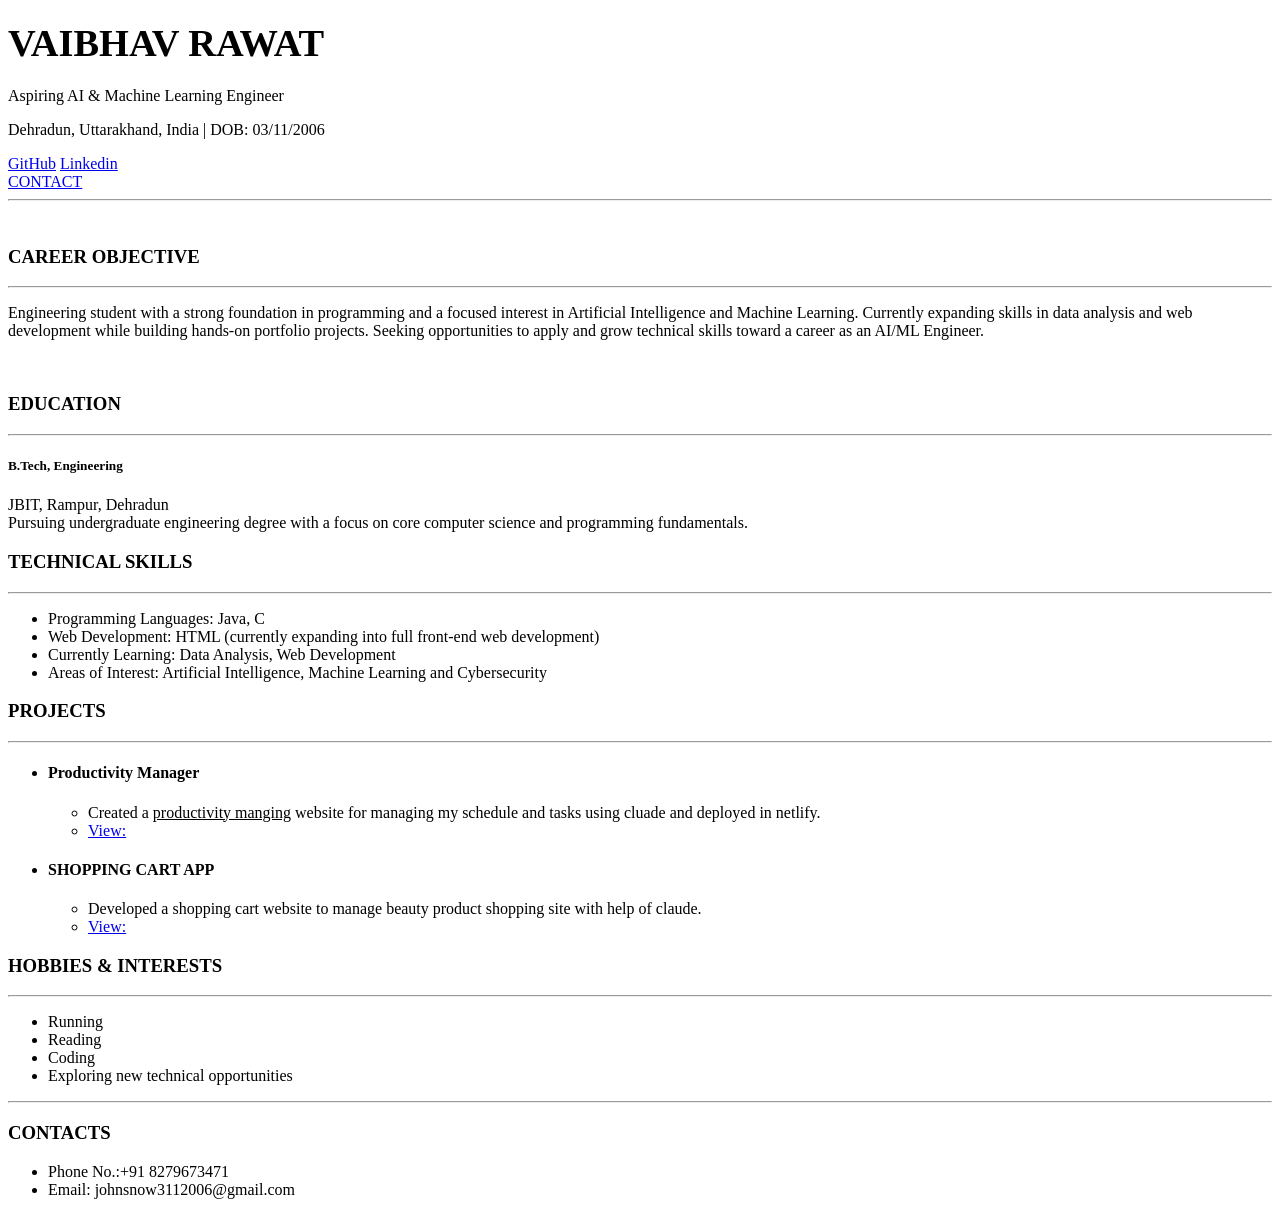
==== html/index.html @ e0822a69 "organized files" ====
<!DOCTYPE html>
<html lang="en">
<head>
    <meta charset="UTF-8">
    <meta name="viewport" content="width=device-width, initial-scale=1.0">
    <title>Document</title>
    <link rel="stylesheet" href="../css/index.css">

</head>
<body>

    <header>
        <div>
        <h1><b><big>VAIBHAV RAWAT</big></b></h1>
        <p>Aspiring AI & Machine Learning Engineer</p>
        <p>Dehradun, Uttarakhand, India | DOB: 03/11/2006</p>
        <a href="https://github.com/vaibhavrawat-error404" target="_blank">GitHub</a> 
        <a href="https://www.linkedin.com/in/vaibhav-rawat-046279376/" target="_blank">Linkedin</a>

            <div>
                <a href="contact">CONTACT</a>

            </div>

        <hr>
        <br>
        </div>
    </header>
    <main>
        <div>
        <section>
            
            <h3>CAREER OBJECTIVE</h3>
            <hr>
            <p>Engineering student with a strong foundation in programming and a focused interest in Artificial Intelligence and Machine Learning. Currently expanding skills in data analysis and web development while building hands-on portfolio projects. Seeking opportunities to apply and grow technical skills toward a career as an AI/ML Engineer.</p><br>
            
            <h3>EDUCATION</h3>
            <hr>
            <p>
                <h5><b>B.Tech, Engineering</b></h5>
                JBIT, Rampur, Dehradun <br>
                Pursuing undergraduate engineering degree with a focus on core computer science and programming fundamentals.
            </p>
            
            <h3>TECHNICAL SKILLS</h3>
            <hr>
            <p>
                <ul>
                    <li>Programming Languages: Java, C</li>
                    <li>Web Development: HTML (currently expanding into full front-end web development)</li>
                    <li>Currently Learning: Data Analysis, Web Development</li>
                    <li>Areas of Interest: Artificial Intelligence, Machine Learning and Cybersecurity</li>
                </ul>
            </p>

            <h3>PROJECTS</h3>
            <hr>
            <div>
                <ul>
                    <li><h4>Productivity Manager</h4>
                        <ul>
                            <li>Created a <u>productivity manging</u> website for managing my schedule
                         and tasks using cluade and deployed in netlify.</li>
                         <li>
                                <a href="https://managerforme.netlify.app" target="_blank">View:</a>
                            </p>
                         </li>
                        </ul>
                    </li>
                    <li><h4>SHOPPING CART APP</h4>
                        <ul>
                            <li>Developed a shopping cart website to manage beauty product shopping 
                            site with help of claude.
                        </li>
                        <li>
                            <a href="https://glittering-pithivier-46cb53.netlify.app">View:</a>
                        </li>
                        </ul>

                    </li>

                </ul>

            </div>

            <h3>HOBBIES & INTERESTS</h3>
            <hr>
            <p>
                <ul>
                    <li>
                        Running
                    </li>
                    <li>Reading</li>
                    <li>Coding</li>
                    <li>Exploring new technical opportunities</li>
                </ul>
            </p>
        </section>
        </div>
    </main>
    <footer>
        <hr>
        <div>
            <h3>CONTACTS</h3>
            <ul id="contact">
                <li>Phone No.:+91 8279673471</li>
                <li>Email: johnsnow3112006@gmail.com</li>
                
            </ul>
        </div>
    </footer>

</body>
</html>
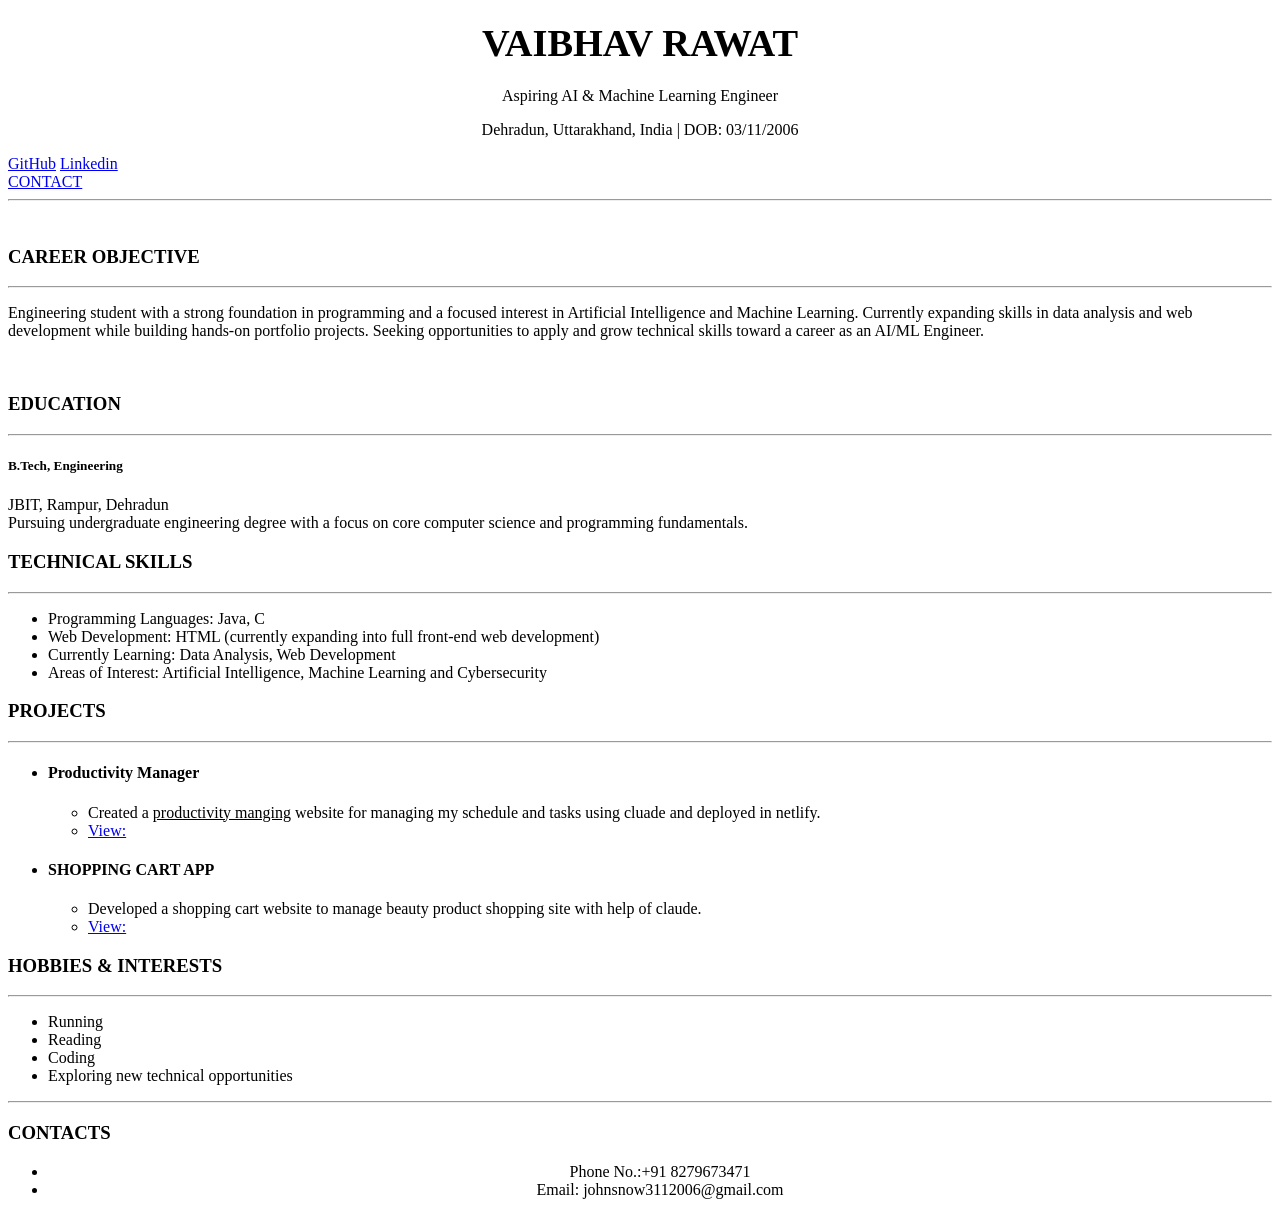
==== commit 9de4d9a2: "Merge branch 'main' of https://github.com/vaibhavrawat-error404/my-resume-website" ====
--- a/html/index.html
+++ b/html/index.html
@@ -11,9 +11,9 @@
 
     <header>
         <div>
-        <h1><b><big>VAIBHAV RAWAT</big></b></h1>
-        <p>Aspiring AI & Machine Learning Engineer</p>
-        <p>Dehradun, Uttarakhand, India | DOB: 03/11/2006</p>
+        <h1 align="center"><b><big>VAIBHAV RAWAT</big></b></h1>
+        <p align="center">Aspiring AI & Machine Learning Engineer</p>
+        <p align="center">Dehradun, Uttarakhand, India | DOB: 03/11/2006</p>
         <a href="https://github.com/vaibhavrawat-error404" target="_blank">GitHub</a> 
         <a href="https://www.linkedin.com/in/vaibhav-rawat-046279376/" target="_blank">Linkedin</a>
 
@@ -103,12 +103,12 @@
         <div>
             <h3>CONTACTS</h3>
             <ul id="contact">
-                <li>Phone No.:+91 8279673471</li>
-                <li>Email: johnsnow3112006@gmail.com</li>
+                <li align="center">Phone No.:+91 8279673471</li>
+                <li align="center">Email: johnsnow3112006@gmail.com</li>
                 
             </ul>
         </div>
     </footer>
 
 </body>
-</html>+</html>
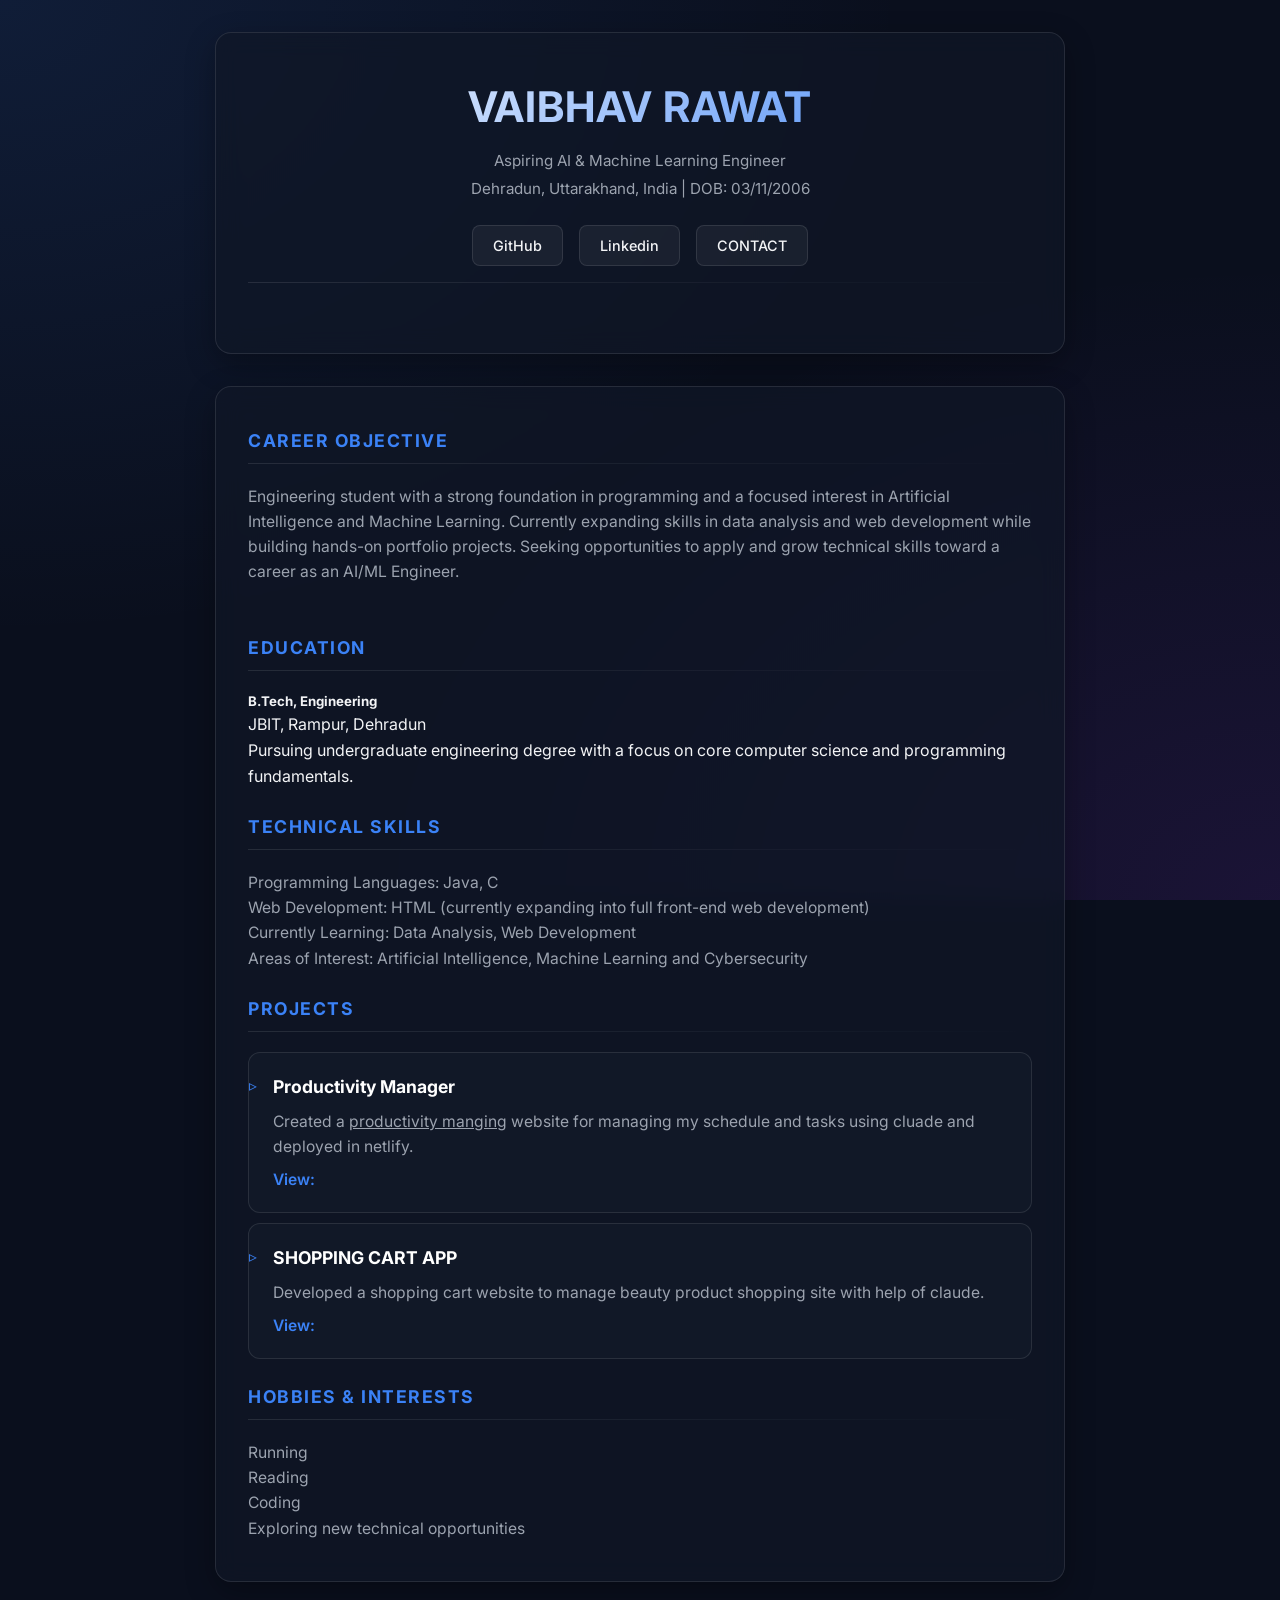
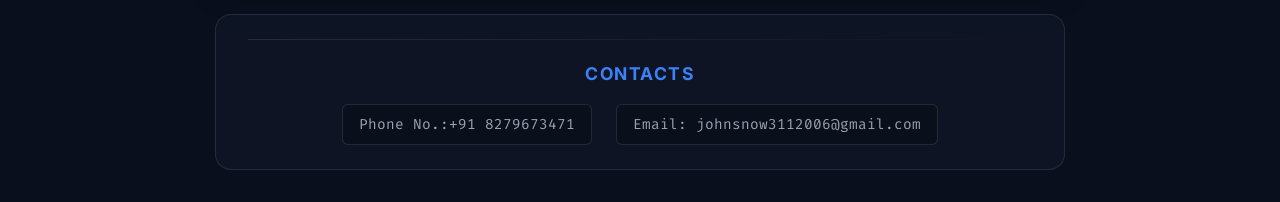
==== commit 170aa227: "added a refrence css file created with gemini" ====
--- a/html/index.html
+++ b/html/index.html
@@ -14,17 +14,20 @@
         <h1 align="center"><b><big>VAIBHAV RAWAT</big></b></h1>
         <p align="center">Aspiring AI & Machine Learning Engineer</p>
         <p align="center">Dehradun, Uttarakhand, India | DOB: 03/11/2006</p>
+
+        </div>
+
+        <div>
+
         <a href="https://github.com/vaibhavrawat-error404" target="_blank">GitHub</a> 
         <a href="https://www.linkedin.com/in/vaibhav-rawat-046279376/" target="_blank">Linkedin</a>
+        <a href="contact">CONTACT</a>
 
-            <div>
-                <a href="contact">CONTACT</a>
-
-            </div>
+        </div>
 
         <hr>
         <br>
-        </div>
+        
     </header>
     <main>
         <div>
--- a/css/index.css
+++ b/css/index.css
@@ -0,0 +1,240 @@
+/* Google Fonts Import */
+@import url('https://fonts.googleapis.com/css2?family=Inter:wght@300;400;600;700&family=Fira+Code:wght@400;500&display=swap');
+
+/* CSS Variables for Theme Management */
+:root {
+  --bg-color: #0a0f1d;
+  --card-bg: rgba(17, 24, 39, 0.7);
+  --accent-color: #3b82f6;
+  --accent-glow: rgba(59, 130, 246, 0.35);
+  --text-primary: #f3f4f6;
+  --text-secondary: #9ca3af;
+  --border-color: rgba(255, 255, 255, 0.1);
+  --transition-speed: 0.3s;
+}
+
+/* Base Styles & Reset */
+* {
+  margin: 0;
+  padding: 0;
+  box-sizing: border-box;
+}
+
+body {
+  font-family: 'Inter', system-ui, -apple-system, sans-serif;
+  background-color: var(--bg-color);
+  color: var(--text-primary);
+  line-height: 1.6;
+  padding: 2rem 1rem;
+  background-image: 
+    radial-gradient(at 0% 0%, rgba(59, 130, 246, 0.12) 0px, transparent 50%),
+    radial-gradient(at 100% 100%, rgba(147, 51, 234, 0.12) 0px, transparent 50%);
+  background-attachment: fixed;
+  min-height: 100vh;
+}
+
+/* Page Layout Container */
+main, header, footer {
+  max-width: 850px;
+  margin: 0 auto;
+}
+
+/* Header Section */
+header {
+  background: var(--card-bg);
+  backdrop-filter: blur(12px);
+  border: 1px solid var(--border-color);
+  border-radius: 16px;
+  padding: 2.5rem 2rem 1.5rem;
+  margin-bottom: 2rem;
+  box-shadow: 0 10px 30px rgba(0, 0, 0, 0.3);
+}
+
+header h1 {
+  font-size: 2.2rem;
+  font-weight: 700;
+  letter-spacing: 1px;
+  color: #ffffff;
+  margin-bottom: 0.5rem;
+  background: linear-gradient(135deg, #ffffff 0%, var(--accent-color) 100%);
+  -webkit-background-clip: text;
+  -webkit-text-fill-color: transparent;
+}
+
+header p {
+  color: var(--text-secondary);
+  font-size: 0.95rem;
+  margin-bottom: 0.25rem;
+}
+
+/* Header Links & Buttons */
+header div:nth-child(2) {
+  display: flex;
+  justify-content: center;
+  gap: 1rem;
+  margin-top: 1.5rem;
+  margin-bottom: 1rem;
+}
+
+header a {
+  text-decoration: none;
+  color: var(--text-primary);
+  background: rgba(255, 255, 255, 0.05);
+  padding: 0.5rem 1.25rem;
+  border-radius: 8px;
+  border: 1px solid var(--border-color);
+  font-weight: 500;
+  font-size: 0.9rem;
+  transition: all var(--transition-speed) ease;
+}
+
+header a:hover {
+  background: var(--accent-color);
+  color: #ffffff;
+  border-color: var(--accent-color);
+  transform: translateY(-2px);
+  box-shadow: 0 4px 15px var(--accent-glow);
+}
+
+/* Content Sections */
+main section {
+  background: var(--card-bg);
+  backdrop-filter: blur(12px);
+  border: 1px solid var(--border-color);
+  border-radius: 16px;
+  padding: 2.5rem 2rem;
+  box-shadow: 0 10px 30px rgba(0, 0, 0, 0.3);
+}
+
+h3 {
+  color: var(--accent-color);
+  font-size: 1.1rem;
+  letter-spacing: 1.5px;
+  text-transform: uppercase;
+  margin-top: 1.5rem;
+  margin-bottom: 0.5rem;
+}
+
+h3:first-of-type {
+  margin-top: 0;
+}
+
+hr {
+  border: none;
+  height: 1px;
+  background: linear-gradient(90deg, var(--border-color), transparent);
+  margin-bottom: 1.25rem;
+}
+
+p, li {
+  color: var(--text-secondary);
+  font-size: 0.98rem;
+}
+
+/* Technical Skills & Hobbies Lists */
+ul {
+  list-style: none;
+  padding-left: 0;
+}
+
+main section > p > ul > li,
+main section > div > ul > li {
+  position: relative;
+  padding-left: 1.5rem;
+  margin-bottom: 0.6rem;
+}
+
+main section > p > ul > li::before,
+main section > div > ul > li::before {
+  content: "▹";
+  position: absolute;
+  left: 0;
+  color: var(--accent-color);
+  font-weight: bold;
+}
+
+/* Projects Card Design */
+main div > ul > li {
+  background: rgba(255, 255, 255, 0.02);
+  border: 1px solid var(--border-color);
+  border-radius: 12px;
+  padding: 1.25rem;
+  margin-bottom: 1.25rem;
+  transition: all var(--transition-speed) ease;
+}
+
+main div > ul > li:hover {
+  border-color: rgba(59, 130, 246, 0.4);
+  transform: translateY(-3px);
+  box-shadow: 0 8px 20px rgba(0, 0, 0, 0.4);
+}
+
+main h4 {
+  color: #ffffff;
+  font-size: 1.1rem;
+  margin-bottom: 0.5rem;
+}
+
+/* Project Links */
+main a {
+  display: inline-block;
+  margin-top: 0.5rem;
+  color: var(--accent-color);
+  text-decoration: none;
+  font-weight: 600;
+  transition: color var(--transition-speed) ease;
+}
+
+main a:hover {
+  color: #60a5fa;
+  text-decoration: underline;
+}
+
+/* Footer & Contacts */
+footer {
+  margin-top: 2rem;
+  background: var(--card-bg);
+  backdrop-filter: blur(12px);
+  border: 1px solid var(--border-color);
+  border-radius: 16px;
+  padding: 1.5rem 2rem;
+}
+
+footer h3 {
+  margin-top: 0;
+  text-align: center;
+}
+
+footer ul {
+  display: flex;
+  flex-wrap: wrap;
+  justify-content: center;
+  gap: 1.5rem;
+  margin-top: 1rem;
+}
+
+footer li {
+  font-family: 'Fira Code', monospace;
+  font-size: 0.9rem;
+  background: rgba(0, 0, 0, 0.2);
+  padding: 0.5rem 1rem;
+  border-radius: 6px;
+  border: 1px solid var(--border-color);
+}
+
+/* Responsive Adjustments */
+@media (max-width: 640px) {
+  body {
+    padding: 1rem 0.5rem;
+  }
+
+  header, main section, footer {
+    padding: 1.5rem 1rem;
+  }
+
+  footer ul {
+    flex-direction: column;
+    align-items: center;
+    gap: 0.5rem;
+  }
+}
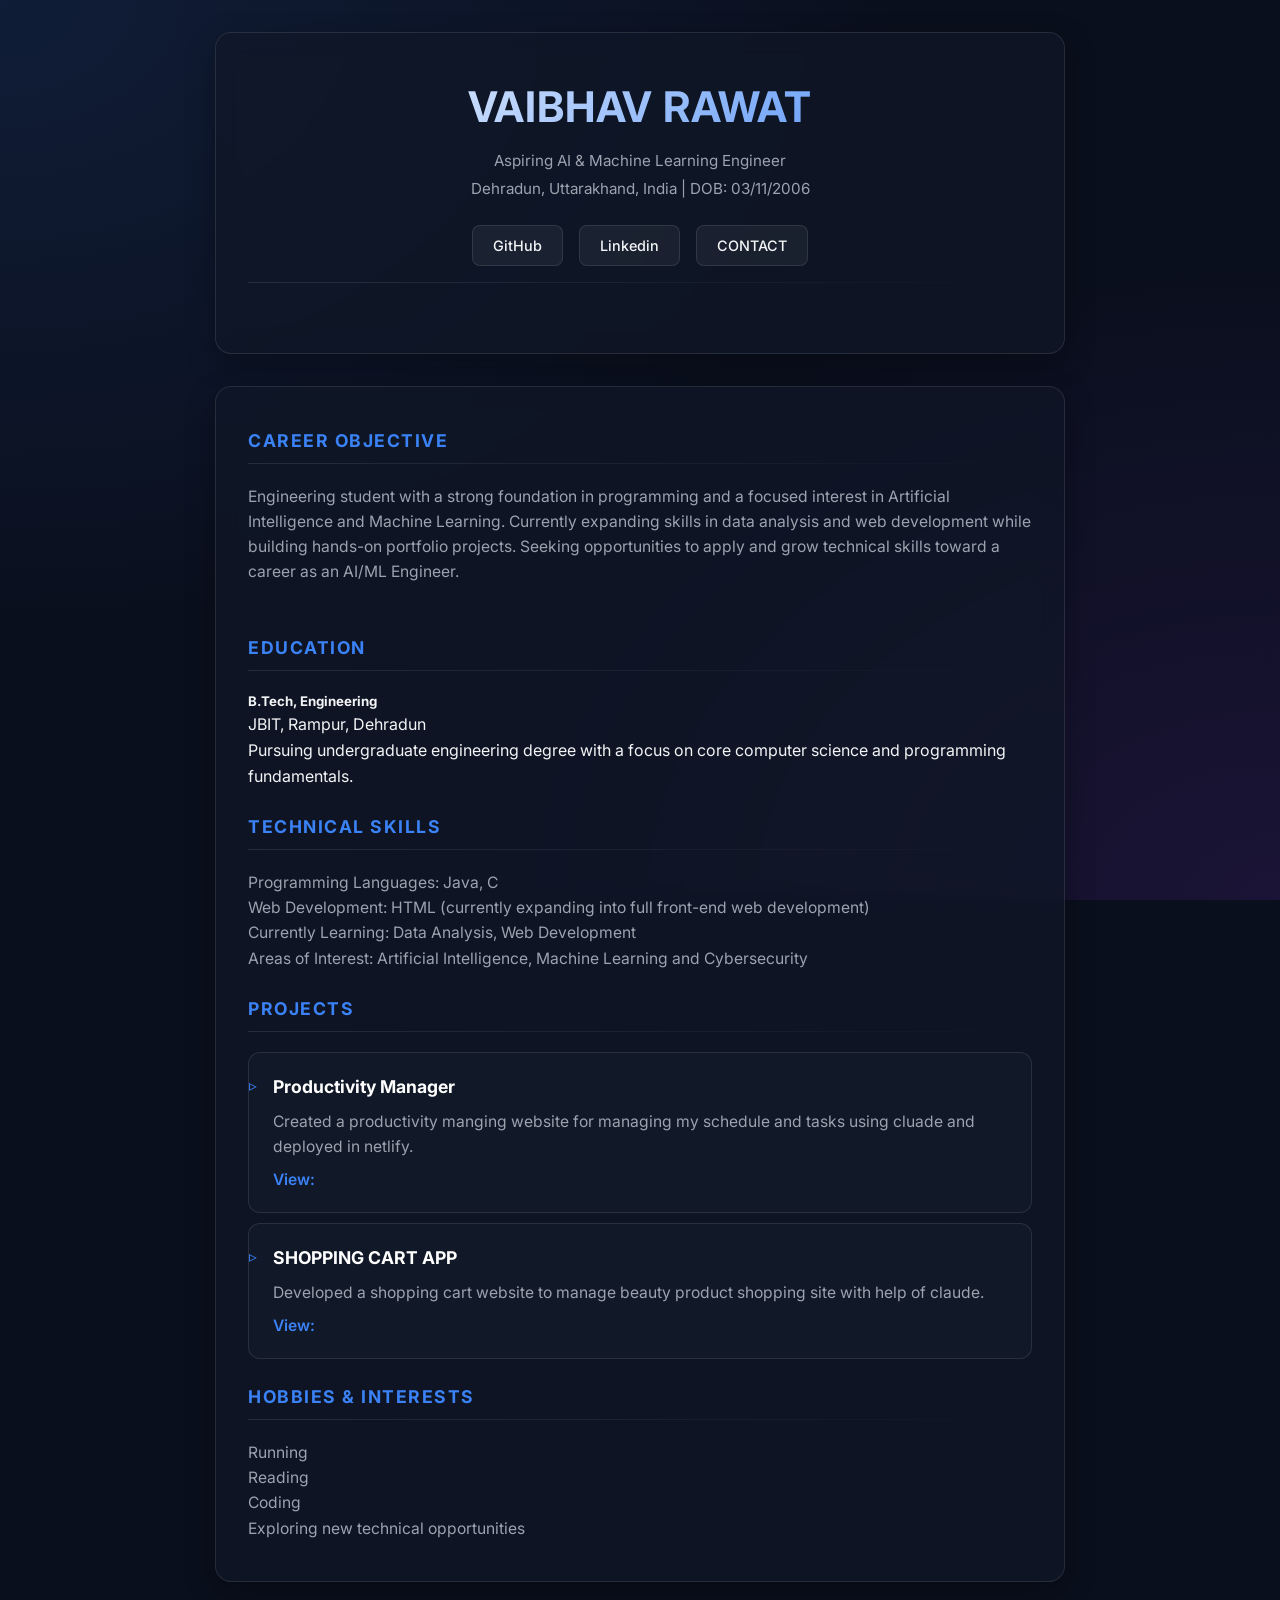
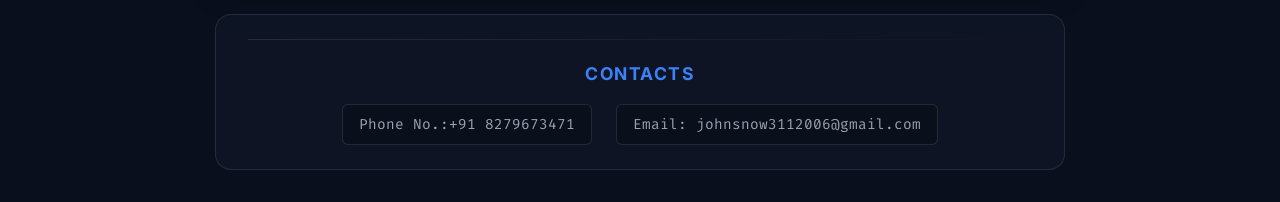
==== commit 10e53dc1: "editted few errors" ====
--- a/html/index.html
+++ b/html/index.html
@@ -21,7 +21,7 @@
 
         <a href="https://github.com/vaibhavrawat-error404" target="_blank">GitHub</a> 
         <a href="https://www.linkedin.com/in/vaibhav-rawat-046279376/" target="_blank">Linkedin</a>
-        <a href="contact">CONTACT</a>
+        <a href="#contact">CONTACT</a>
 
         </div>
 
@@ -62,7 +62,7 @@
                 <ul>
                     <li><h4>Productivity Manager</h4>
                         <ul>
-                            <li>Created a <u>productivity manging</u> website for managing my schedule
+                            <li>Created a productivity manging website for managing my schedule
                          and tasks using cluade and deployed in netlify.</li>
                          <li>
                                 <a href="https://managerforme.netlify.app" target="_blank">View:</a>
@@ -76,7 +76,7 @@
                             site with help of claude.
                         </li>
                         <li>
-                            <a href="https://glittering-pithivier-46cb53.netlify.app">View:</a>
+                            <a href="https://glittering-pithivier-46cb53.netlify.app" target="_blank">View:</a>
                         </li>
                         </ul>
 
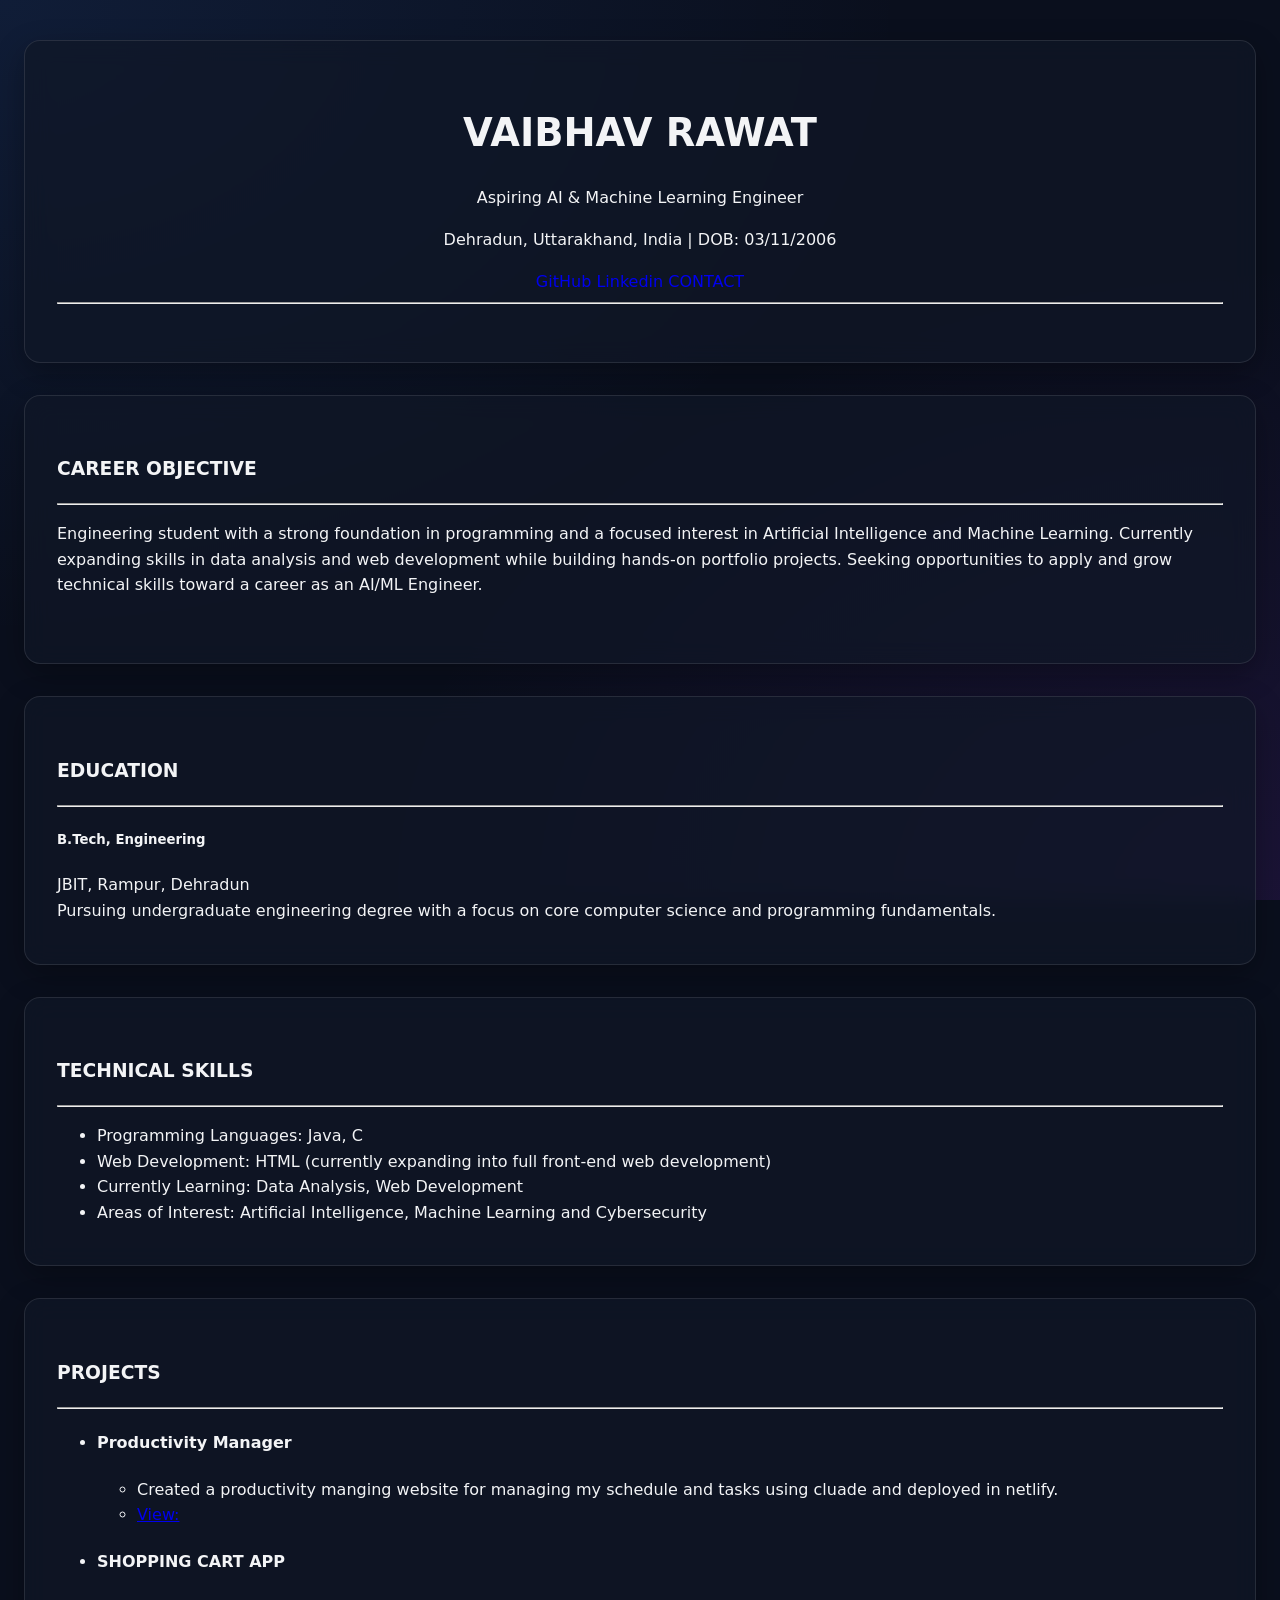
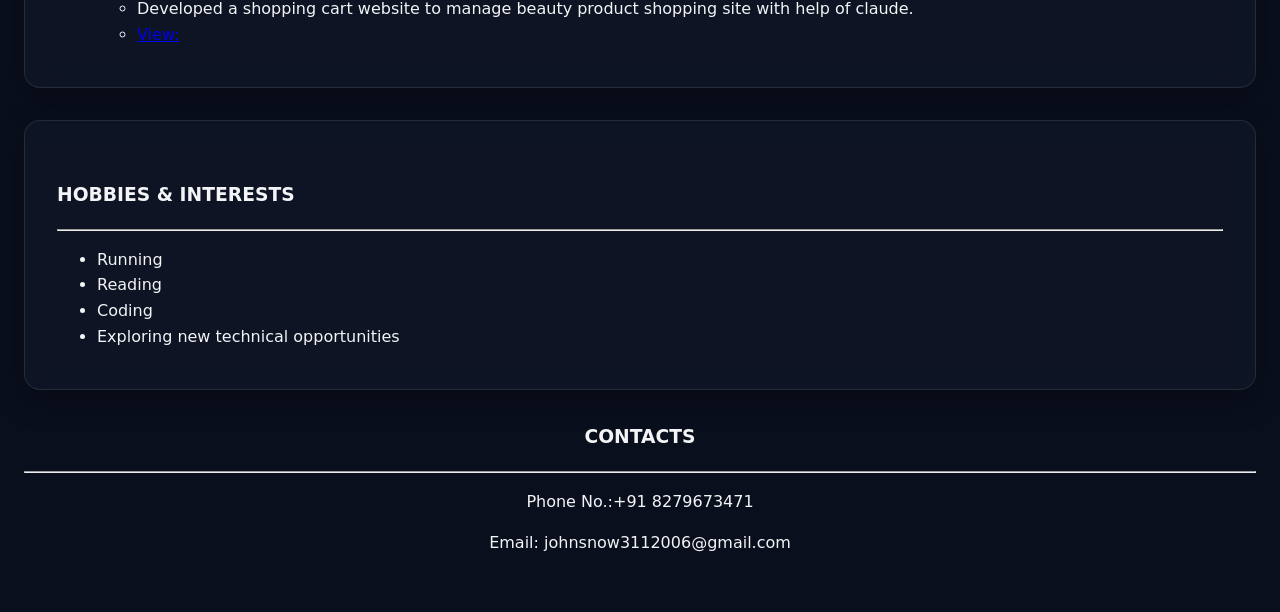
==== commit 8591951a: "added few  things" ====
--- a/html/index.html
+++ b/html/index.html
@@ -5,6 +5,7 @@
     <meta name="viewport" content="width=device-width, initial-scale=1.0">
     <title>Document</title>
     <link rel="stylesheet" href="../css/index.css">
+    
 
 </head>
 <body>
@@ -17,11 +18,11 @@
 
         </div>
 
-        <div>
+        <div id="links">
 
-        <a href="https://github.com/vaibhavrawat-error404" target="_blank">GitHub</a> 
-        <a href="https://www.linkedin.com/in/vaibhav-rawat-046279376/" target="_blank">Linkedin</a>
-        <a href="#contact">CONTACT</a>
+            <a href="https://github.com/vaibhavrawat-error404" style="text-decoration: none;" target="_blank">GitHub</a> 
+            <a href="https://www.linkedin.com/in/vaibhav-rawat-046279376/" style="text-decoration: none;" target="_blank">Linkedin</a>
+            <a href="#contact" style="text-decoration: none;">CONTACT</a>
 
         </div>
 
@@ -32,11 +33,14 @@
     <main>
         <div>
         <section>
-            
+            <div id="box1" class="box">
             <h3>CAREER OBJECTIVE</h3>
             <hr>
             <p>Engineering student with a strong foundation in programming and a focused interest in Artificial Intelligence and Machine Learning. Currently expanding skills in data analysis and web development while building hands-on portfolio projects. Seeking opportunities to apply and grow technical skills toward a career as an AI/ML Engineer.</p><br>
-            
+            </div>
+        </section>  
+        <section>
+            <div id="box2" class="box"></div>
             <h3>EDUCATION</h3>
             <hr>
             <p>
@@ -44,7 +48,10 @@
                 JBIT, Rampur, Dehradun <br>
                 Pursuing undergraduate engineering degree with a focus on core computer science and programming fundamentals.
             </p>
-            
+            </div>
+        </section>
+        <section>   
+            <div id="box3" class="box"></div>
             <h3>TECHNICAL SKILLS</h3>
             <hr>
             <p>
@@ -55,11 +62,14 @@
                     <li>Areas of Interest: Artificial Intelligence, Machine Learning and Cybersecurity</li>
                 </ul>
             </p>
-
+            </div>
+        </section>
+        <section>
+            <div id="box4" class="box"></div>
             <h3>PROJECTS</h3>
             <hr>
-            <div>
-                <ul>
+                <div>
+                    <ul>
                     <li><h4>Productivity Manager</h4>
                         <ul>
                             <li>Created a productivity manging website for managing my schedule
@@ -84,8 +94,11 @@
 
                 </ul>
 
+                </div>
             </div>
-
+        </section>
+        <section>
+            <div id="box5" class="box"></div>
             <h3>HOBBIES & INTERESTS</h3>
             <hr>
             <p>
@@ -98,19 +111,23 @@
                     <li>Exploring new technical opportunities</li>
                 </ul>
             </p>
+            </div>
         </section>
         </div>
     </main>
     <footer>
-        <hr>
-        <div>
-            <h3>CONTACTS</h3>
-            <ul id="contact">
-                <li align="center">Phone No.:+91 8279673471</li>
-                <li align="center">Email: johnsnow3112006@gmail.com</li>
+        
+        
+                <div>
+                <h3 align="center">CONTACTS</h3>
+                <hr>
                 
-            </ul>
-        </div>
+                    <p align="center">Phone No.:+91 8279673471</p>
+                    <p align="center">Email: johnsnow3112006@gmail.com</p>
+                
+                
+                </div>
+        
     </footer>
 
 </body>
--- a/css/index.css
+++ b/css/index.css
@@ -1,7 +1,4 @@
-/* Google Fonts Import */
-@import url('https://fonts.googleapis.com/css2?family=Inter:wght@300;400;600;700&family=Fira+Code:wght@400;500&display=swap');
 
-/* CSS Variables for Theme Management */
 :root {
   --bg-color: #0a0f1d;
   --card-bg: rgba(17, 24, 39, 0.7);
@@ -12,14 +9,6 @@
   --border-color: rgba(255, 255, 255, 0.1);
   --transition-speed: 0.3s;
 }
-
-/* Base Styles & Reset */
-* {
-  margin: 0;
-  padding: 0;
-  box-sizing: border-box;
-}
-
 body {
   font-family: 'Inter', system-ui, -apple-system, sans-serif;
   background-color: var(--bg-color);
@@ -32,15 +21,7 @@
   background-attachment: fixed;
   min-height: 100vh;
 }
-
-/* Page Layout Container */
-main, header, footer {
-  max-width: 850px;
-  margin: 0 auto;
-}
-
-/* Header Section */
-header {
+header,section {
   background: var(--card-bg);
   backdrop-filter: blur(12px);
   border: 1px solid var(--border-color);
@@ -50,191 +31,7 @@
   box-shadow: 0 10px 30px rgba(0, 0, 0, 0.3);
 }
 
-header h1 {
-  font-size: 2.2rem;
-  font-weight: 700;
-  letter-spacing: 1px;
-  color: #ffffff;
-  margin-bottom: 0.5rem;
-  background: linear-gradient(135deg, #ffffff 0%, var(--accent-color) 100%);
-  -webkit-background-clip: text;
-  -webkit-text-fill-color: transparent;
-}
+#links{
+    text-align: center;
 
-header p {
-  color: var(--text-secondary);
-  font-size: 0.95rem;
-  margin-bottom: 0.25rem;
-}
-
-/* Header Links & Buttons */
-header div:nth-child(2) {
-  display: flex;
-  justify-content: center;
-  gap: 1rem;
-  margin-top: 1.5rem;
-  margin-bottom: 1rem;
-}
-
-header a {
-  text-decoration: none;
-  color: var(--text-primary);
-  background: rgba(255, 255, 255, 0.05);
-  padding: 0.5rem 1.25rem;
-  border-radius: 8px;
-  border: 1px solid var(--border-color);
-  font-weight: 500;
-  font-size: 0.9rem;
-  transition: all var(--transition-speed) ease;
-}
-
-header a:hover {
-  background: var(--accent-color);
-  color: #ffffff;
-  border-color: var(--accent-color);
-  transform: translateY(-2px);
-  box-shadow: 0 4px 15px var(--accent-glow);
-}
-
-/* Content Sections */
-main section {
-  background: var(--card-bg);
-  backdrop-filter: blur(12px);
-  border: 1px solid var(--border-color);
-  border-radius: 16px;
-  padding: 2.5rem 2rem;
-  box-shadow: 0 10px 30px rgba(0, 0, 0, 0.3);
-}
-
-h3 {
-  color: var(--accent-color);
-  font-size: 1.1rem;
-  letter-spacing: 1.5px;
-  text-transform: uppercase;
-  margin-top: 1.5rem;
-  margin-bottom: 0.5rem;
-}
-
-h3:first-of-type {
-  margin-top: 0;
-}
-
-hr {
-  border: none;
-  height: 1px;
-  background: linear-gradient(90deg, var(--border-color), transparent);
-  margin-bottom: 1.25rem;
-}
-
-p, li {
-  color: var(--text-secondary);
-  font-size: 0.98rem;
-}
-
-/* Technical Skills & Hobbies Lists */
-ul {
-  list-style: none;
-  padding-left: 0;
-}
-
-main section > p > ul > li,
-main section > div > ul > li {
-  position: relative;
-  padding-left: 1.5rem;
-  margin-bottom: 0.6rem;
-}
-
-main section > p > ul > li::before,
-main section > div > ul > li::before {
-  content: "▹";
-  position: absolute;
-  left: 0;
-  color: var(--accent-color);
-  font-weight: bold;
-}
-
-/* Projects Card Design */
-main div > ul > li {
-  background: rgba(255, 255, 255, 0.02);
-  border: 1px solid var(--border-color);
-  border-radius: 12px;
-  padding: 1.25rem;
-  margin-bottom: 1.25rem;
-  transition: all var(--transition-speed) ease;
-}
-
-main div > ul > li:hover {
-  border-color: rgba(59, 130, 246, 0.4);
-  transform: translateY(-3px);
-  box-shadow: 0 8px 20px rgba(0, 0, 0, 0.4);
-}
-
-main h4 {
-  color: #ffffff;
-  font-size: 1.1rem;
-  margin-bottom: 0.5rem;
-}
-
-/* Project Links */
-main a {
-  display: inline-block;
-  margin-top: 0.5rem;
-  color: var(--accent-color);
-  text-decoration: none;
-  font-weight: 600;
-  transition: color var(--transition-speed) ease;
-}
-
-main a:hover {
-  color: #60a5fa;
-  text-decoration: underline;
-}
-
-/* Footer & Contacts */
-footer {
-  margin-top: 2rem;
-  background: var(--card-bg);
-  backdrop-filter: blur(12px);
-  border: 1px solid var(--border-color);
-  border-radius: 16px;
-  padding: 1.5rem 2rem;
-}
-
-footer h3 {
-  margin-top: 0;
-  text-align: center;
-}
-
-footer ul {
-  display: flex;
-  flex-wrap: wrap;
-  justify-content: center;
-  gap: 1.5rem;
-  margin-top: 1rem;
-}
-
-footer li {
-  font-family: 'Fira Code', monospace;
-  font-size: 0.9rem;
-  background: rgba(0, 0, 0, 0.2);
-  padding: 0.5rem 1rem;
-  border-radius: 6px;
-  border: 1px solid var(--border-color);
-}
-
-/* Responsive Adjustments */
-@media (max-width: 640px) {
-  body {
-    padding: 1rem 0.5rem;
-  }
-
-  header, main section, footer {
-    padding: 1.5rem 1rem;
-  }
-
-  footer ul {
-    flex-direction: column;
-    align-items: center;
-    gap: 0.5rem;
-  }
 }
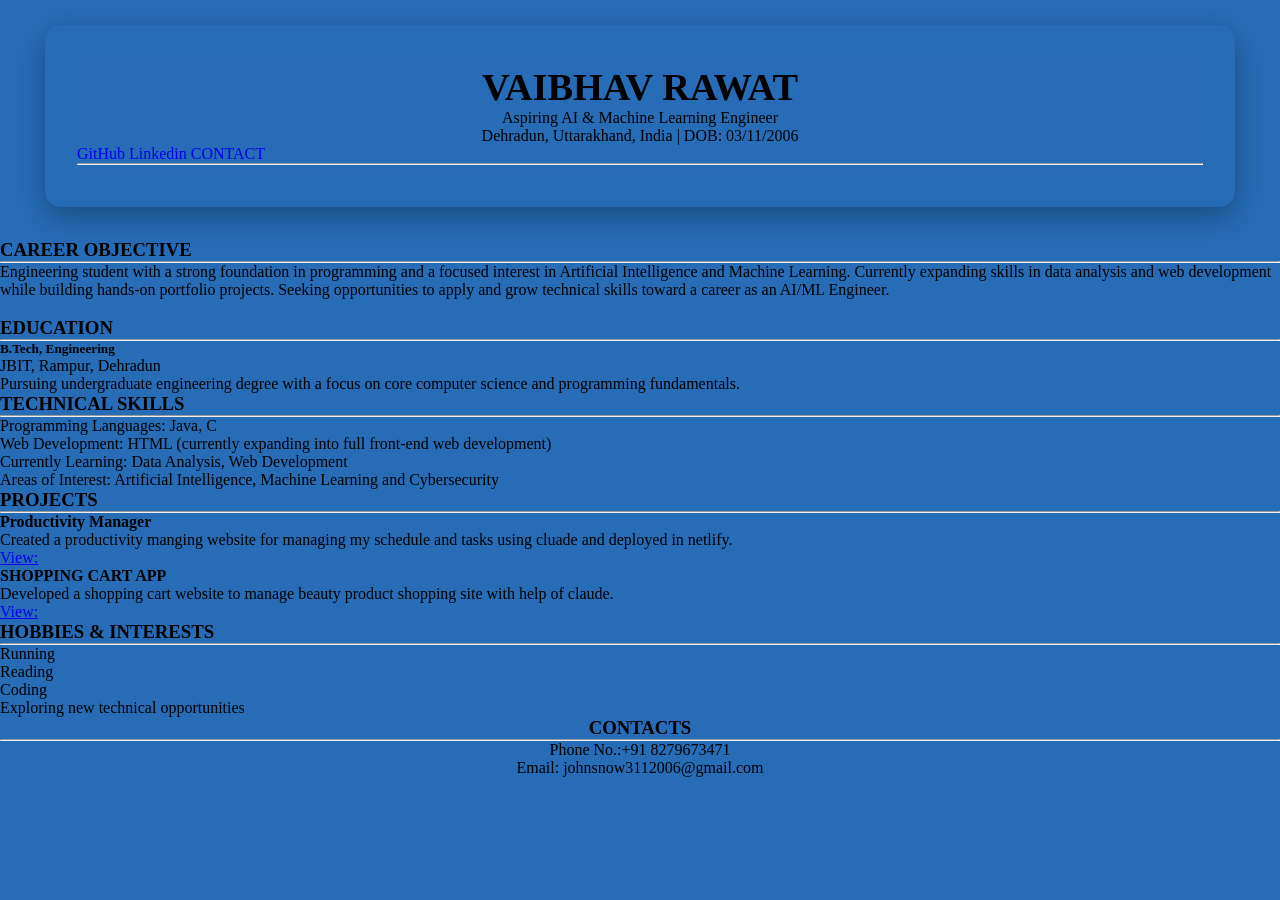
==== commit 3e937deb: "ADDED" ====
--- a/html/index.html
+++ b/html/index.html
@@ -4,7 +4,7 @@
     <meta charset="UTF-8">
     <meta name="viewport" content="width=device-width, initial-scale=1.0">
     <title>Document</title>
-    <link rel="stylesheet" href="../css/index.css">
+    <link rel="stylesheet" href="../css/new.css">
     
 
 </head>
--- a/css/new.css
+++ b/css/new.css
@@ -0,0 +1,22 @@
+
+header{
+    margin: 25px 45px 10px 45px;
+    background-color: rgb(38, 108, 183);
+    padding:10px ;
+    
+}
+*{
+    background-color:rgb(38, 108, 183);
+    padding: 0%;
+    margin: 0%;
+
+}
+header {
+  background: var(--card-bg);
+  backdrop-filter: blur(12px);
+  border: 1px solid var(--border-color);
+  border-radius: 16px;
+  padding: 2.5rem 2rem 1.5rem;
+  margin-bottom: 2rem;
+  box-shadow: 0 10px 30px rgba(0, 0, 0, 0.3);
+}
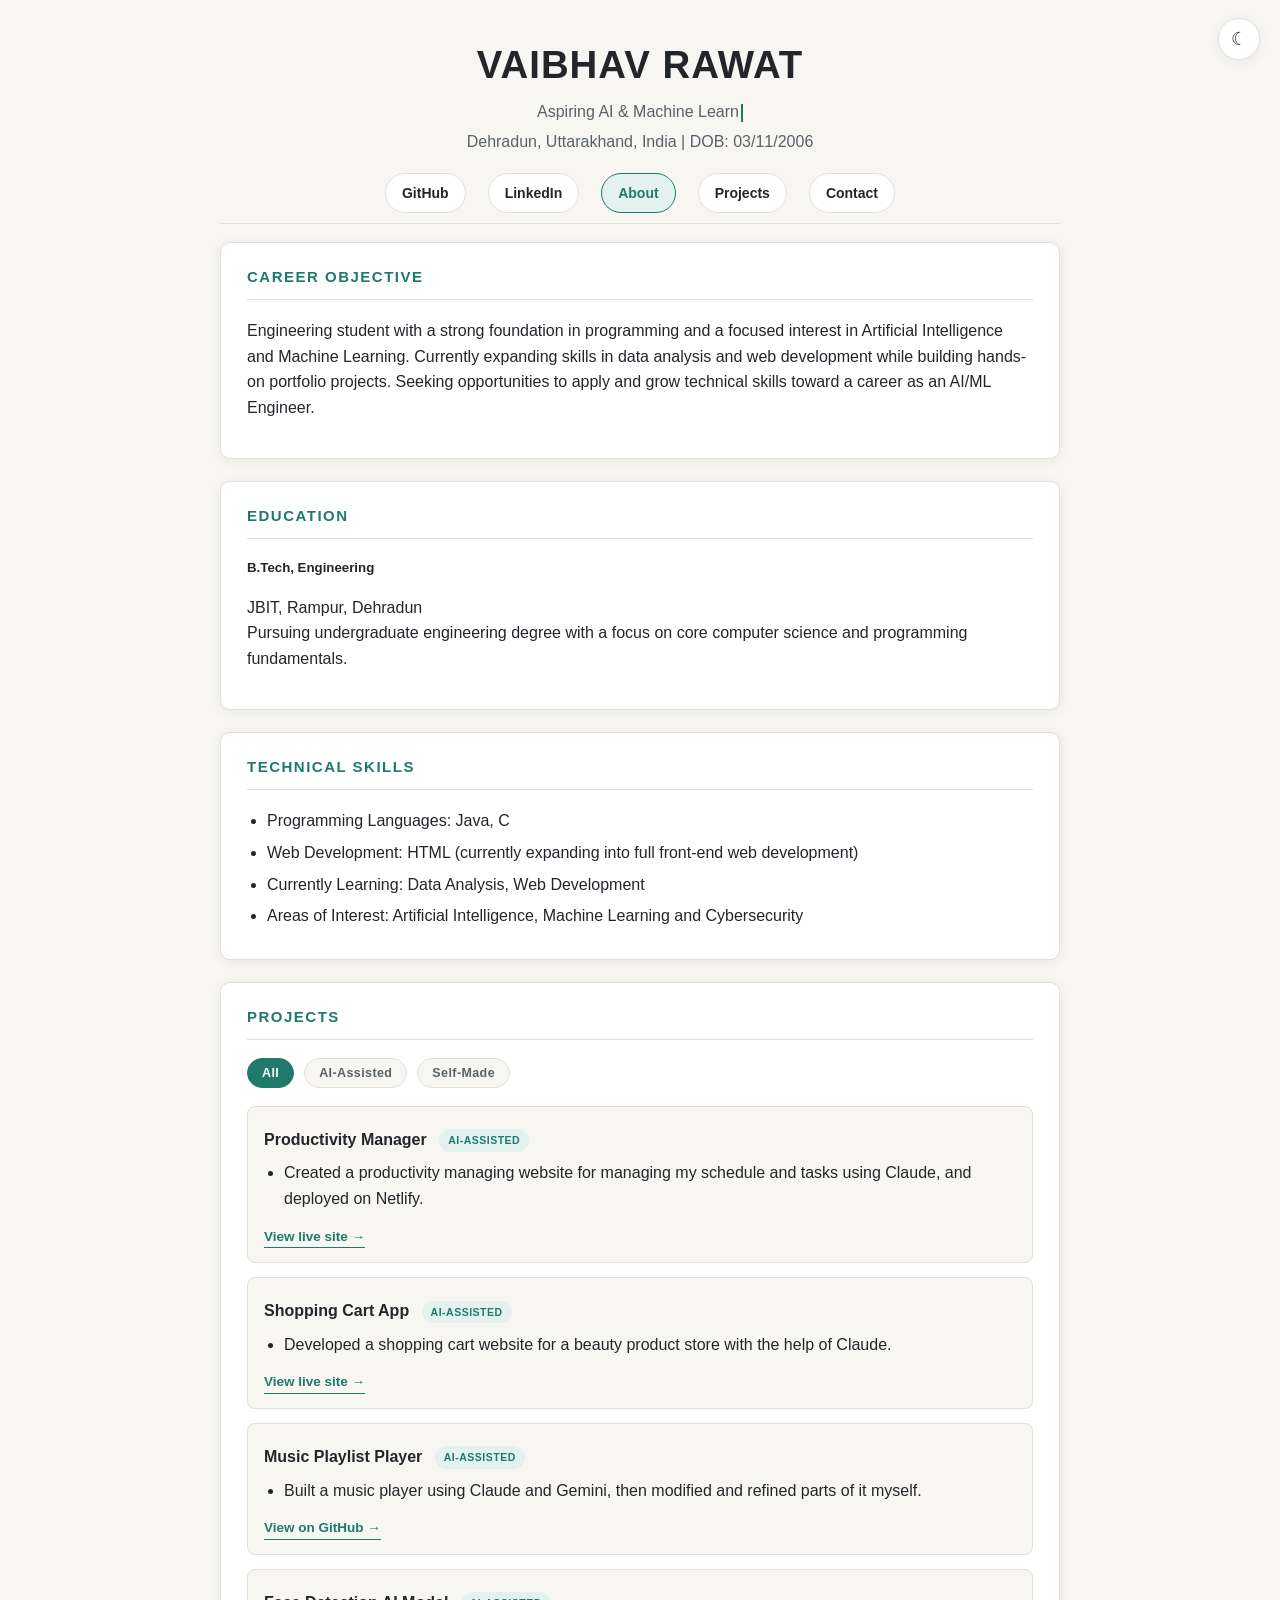
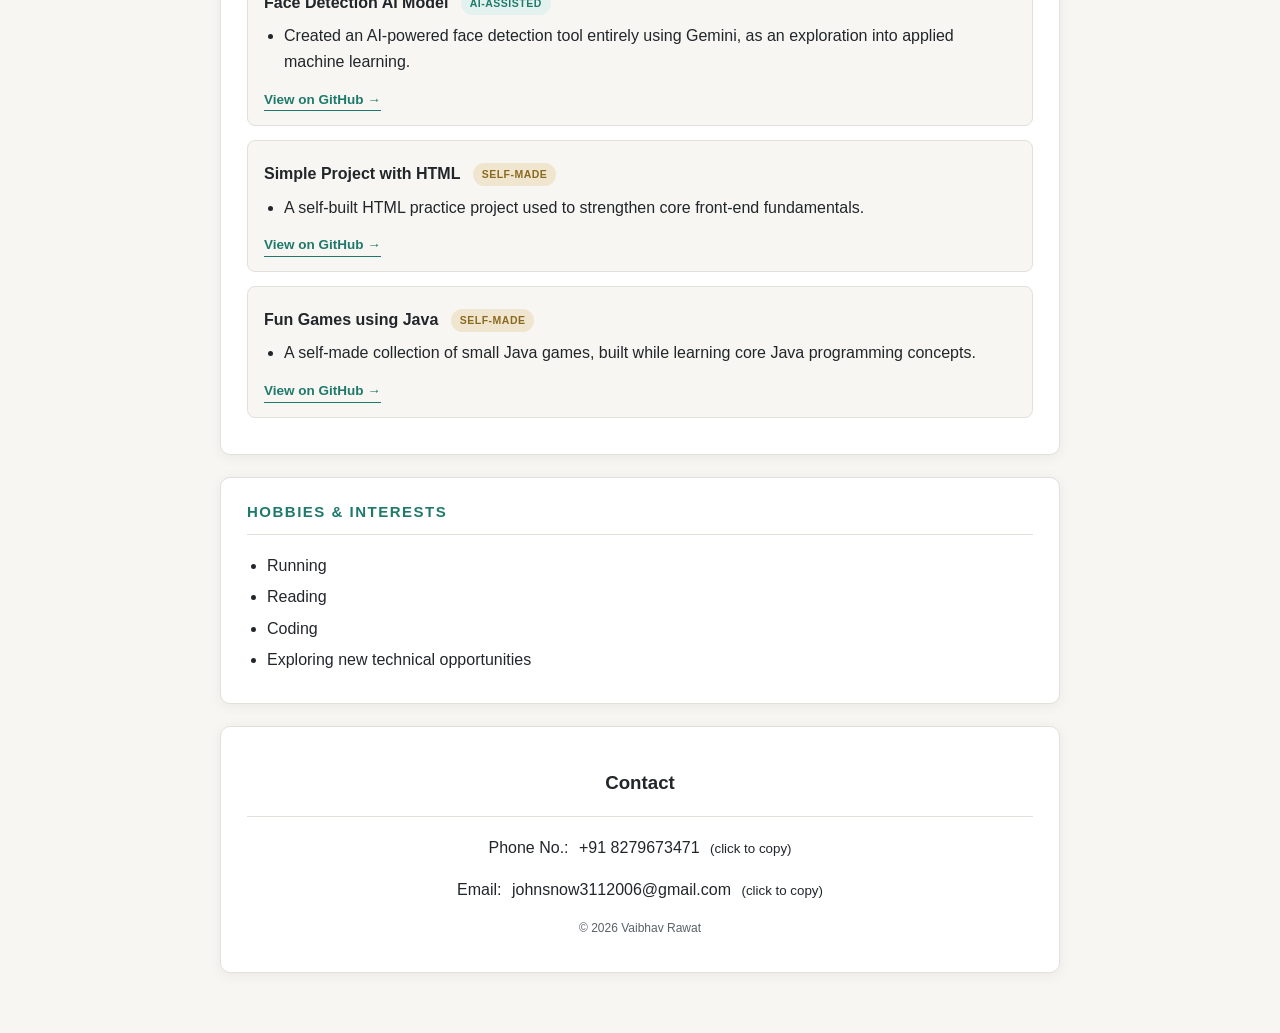
==== commit 03fd6d7d: "ai assitance for css and js" ====
--- a/html/index.html
+++ b/html/index.html
@@ -3,132 +3,145 @@
 <head>
     <meta charset="UTF-8">
     <meta name="viewport" content="width=device-width, initial-scale=1.0">
-    <title>Document</title>
-    <link rel="stylesheet" href="../css/new.css">
-    
-
+    <title>Vaibhav Rawat — Resume</title>
+    <link rel="stylesheet" href="../css/index.css">
 </head>
 <body>
+
+    <button class="theme-toggle" id="themeToggle" title="Toggle dark mode">☾</button>
+
+    <div class="page-shell">
 
     <header>
         <div>
         <h1 align="center"><b><big>VAIBHAV RAWAT</big></b></h1>
-        <p align="center">Aspiring AI & Machine Learning Engineer</p>
+        <p align="center" id="tagline" data-text="Aspiring AI &amp; Machine Learning Engineer">Aspiring AI &amp; Machine Learning Engineer</p>
         <p align="center">Dehradun, Uttarakhand, India | DOB: 03/11/2006</p>
-
         </div>
 
         <div id="links">
-
-            <a href="https://github.com/vaibhavrawat-error404" style="text-decoration: none;" target="_blank">GitHub</a> 
-            <a href="https://www.linkedin.com/in/vaibhav-rawat-046279376/" style="text-decoration: none;" target="_blank">Linkedin</a>
-            <a href="#contact" style="text-decoration: none;">CONTACT</a>
-
+            <a href="https://github.com/vaibhavrawat-error404" style="text-decoration: none;" target="_blank">GitHub</a>
+            <a href="https://www.linkedin.com/in/vaibhav-rawat-046279376/" style="text-decoration: none;" target="_blank">LinkedIn</a>
+            <a href="#objective" data-section style="text-decoration: none;">About</a>
+            <a href="#projects" data-section style="text-decoration: none;">Projects</a>
+            <a href="#contact" data-section style="text-decoration: none;">Contact</a>
         </div>
 
         <hr>
-        <br>
-        
     </header>
+
     <main>
-        <div>
-        <section>
-            <div id="box1" class="box">
-            <h3>CAREER OBJECTIVE</h3>
+        <section id="objective">
+            <h3>Career Objective</h3>
             <hr>
-            <p>Engineering student with a strong foundation in programming and a focused interest in Artificial Intelligence and Machine Learning. Currently expanding skills in data analysis and web development while building hands-on portfolio projects. Seeking opportunities to apply and grow technical skills toward a career as an AI/ML Engineer.</p><br>
-            </div>
-        </section>  
-        <section>
-            <div id="box2" class="box"></div>
-            <h3>EDUCATION</h3>
+            <p>Engineering student with a strong foundation in programming and a focused interest in Artificial Intelligence and Machine Learning. Currently expanding skills in data analysis and web development while building hands-on portfolio projects. Seeking opportunities to apply and grow technical skills toward a career as an AI/ML Engineer.</p>
+        </section>
+
+        <section id="education">
+            <h3>Education</h3>
             <hr>
+            <h5><b>B.Tech, Engineering</b></h5>
             <p>
-                <h5><b>B.Tech, Engineering</b></h5>
-                JBIT, Rampur, Dehradun <br>
+                JBIT, Rampur, Dehradun<br>
                 Pursuing undergraduate engineering degree with a focus on core computer science and programming fundamentals.
             </p>
+        </section>
+
+        <section id="skills">
+            <h3>Technical Skills</h3>
+            <hr>
+            <ul>
+                <li>Programming Languages: Java, C</li>
+                <li>Web Development: HTML (currently expanding into full front-end web development)</li>
+                <li>Currently Learning: Data Analysis, Web Development</li>
+                <li>Areas of Interest: Artificial Intelligence, Machine Learning and Cybersecurity</li>
+            </ul>
+        </section>
+
+        <section id="projects">
+            <h3>Projects</h3>
+            <hr>
+
+            <div class="project-filters">
+                <button class="filter-btn active" data-filter="all">All</button>
+                <button class="filter-btn" data-filter="ai">AI-Assisted</button>
+                <button class="filter-btn" data-filter="self">Self-Made</button>
+            </div>
+
+            <div class="project-card" data-type="ai">
+                <h4>Productivity Manager <span class="badge ai">AI-Assisted</span></h4>
+                <ul>
+                    <li>Created a productivity managing website for managing my schedule and tasks using Claude, and deployed on Netlify.</li>
+                </ul>
+                <a class="project-link" href="https://managerforme.netlify.app" target="_blank">View live site →</a>
+            </div>
+
+            <div class="project-card" data-type="ai">
+                <h4>Shopping Cart App <span class="badge ai">AI-Assisted</span></h4>
+                <ul>
+                    <li>Developed a shopping cart website for a beauty product store with the help of Claude.</li>
+                </ul>
+                <a class="project-link" href="https://glittering-pithivier-46cb53.netlify.app" target="_blank">View live site →</a>
+            </div>
+
+            <div class="project-card" data-type="ai">
+                <h4>Music Playlist Player <span class="badge ai">AI-Assisted</span></h4>
+                <ul>
+                    <li>Built a music player using Claude and Gemini, then modified and refined parts of it myself.</li>
+                </ul>
+                <a class="project-link" href="https://github.com/vaibhavrawat-error404/Music-Playlist-Player" target="_blank">View on GitHub →</a>
+            </div>
+
+            <div class="project-card" data-type="ai">
+                <h4>Face Detection AI Model <span class="badge ai">AI-Assisted</span></h4>
+                <ul>
+                    <li>Created an AI-powered face detection tool entirely using Gemini, as an exploration into applied machine learning.</li>
+                </ul>
+                <a class="project-link" href="https://github.com/vaibhavrawat-error404/face-detection-ai-model" target="_blank">View on GitHub →</a>
+            </div>
+
+            <div class="project-card" data-type="self">
+                <h4>Simple Project with HTML <span class="badge self">Self-Made</span></h4>
+                <ul>
+                    <li>A self-built HTML practice project used to strengthen core front-end fundamentals.</li>
+                </ul>
+                <a class="project-link" href="https://github.com/vaibhavrawat-error404/simple-project-with-html" target="_blank">View on GitHub →</a>
+            </div>
+
+            <div class="project-card" data-type="self">
+                <h4>Fun Games using Java <span class="badge self">Self-Made</span></h4>
+                <ul>
+                    <li>A self-made collection of small Java games, built while learning core Java programming concepts.</li>
+                </ul>
+                <a class="project-link" href="https://github.com/vaibhavrawat-error404/fun-games-using-java" target="_blank">View on GitHub →</a>
             </div>
         </section>
-        <section>   
-            <div id="box3" class="box"></div>
-            <h3>TECHNICAL SKILLS</h3>
+
+        <section id="hobbies">
+            <h3>Hobbies &amp; Interests</h3>
             <hr>
-            <p>
-                <ul>
-                    <li>Programming Languages: Java, C</li>
-                    <li>Web Development: HTML (currently expanding into full front-end web development)</li>
-                    <li>Currently Learning: Data Analysis, Web Development</li>
-                    <li>Areas of Interest: Artificial Intelligence, Machine Learning and Cybersecurity</li>
-                </ul>
-            </p>
-            </div>
+            <ul>
+                <li>Running</li>
+                <li>Reading</li>
+                <li>Coding</li>
+                <li>Exploring new technical opportunities</li>
+            </ul>
         </section>
-        <section>
-            <div id="box4" class="box"></div>
-            <h3>PROJECTS</h3>
-            <hr>
-                <div>
-                    <ul>
-                    <li><h4>Productivity Manager</h4>
-                        <ul>
-                            <li>Created a productivity manging website for managing my schedule
-                         and tasks using cluade and deployed in netlify.</li>
-                         <li>
-                                <a href="https://managerforme.netlify.app" target="_blank">View:</a>
-                            </p>
-                         </li>
-                        </ul>
-                    </li>
-                    <li><h4>SHOPPING CART APP</h4>
-                        <ul>
-                            <li>Developed a shopping cart website to manage beauty product shopping 
-                            site with help of claude.
-                        </li>
-                        <li>
-                            <a href="https://glittering-pithivier-46cb53.netlify.app" target="_blank">View:</a>
-                        </li>
-                        </ul>
+    </main>
 
-                    </li>
-
-                </ul>
-
-                </div>
-            </div>
-        </section>
-        <section>
-            <div id="box5" class="box"></div>
-            <h3>HOBBIES & INTERESTS</h3>
-            <hr>
-            <p>
-                <ul>
-                    <li>
-                        Running
-                    </li>
-                    <li>Reading</li>
-                    <li>Coding</li>
-                    <li>Exploring new technical opportunities</li>
-                </ul>
-            </p>
-            </div>
-        </section>
-        </div>
-    </main>
-    <footer>
-        
-        
-                <div>
-                <h3 align="center">CONTACTS</h3>
-                <hr>
-                
-                    <p align="center">Phone No.:+91 8279673471</p>
-                    <p align="center">Email: johnsnow3112006@gmail.com</p>
-                
-                
-                </div>
-        
+    <footer id="contact">
+        <h3 align="center">Contact</h3>
+        <hr>
+        <p align="center">Phone No.: <span class="copyable" data-copy="+91 8279673471">+91 8279673471</span> <small>(click to copy)</small></p>
+        <p align="center">Email: <span class="copyable" data-copy="johnsnow3112006@gmail.com">johnsnow3112006@gmail.com</span> <small>(click to copy)</small></p>
+        <p align="center" style="font-size:12px; color:var(--text-soft);">© <span id="year"></span> Vaibhav Rawat</p>
     </footer>
 
+    </div>
+
+    <button id="backToTop" title="Back to top">↑</button>
+    <div id="toast"></div>
+
+    <script src="../js/index.js"></script>
 </body>
-</html>
+</html>
--- a/css/index.css
+++ b/css/index.css
@@ -0,0 +1,169 @@
+/* ===========================================================
+   Vaibhav Rawat — Resume Site Styles
+   Simple, clean palette: off-white base + single teal accent
+   =========================================================== */
+
+:root{
+  --bg:#f7f6f2;
+  --bg-alt:#ffffff;
+  --text:#22262b;
+  --text-soft:#5a6169;
+  --accent:#1f7a6c;
+  --accent-soft:#e4f2ef;
+  --border:#e2e0da;
+  --shadow:0 2px 14px rgba(0,0,0,0.06);
+  --radius:10px;
+}
+
+[data-theme="dark"]{
+  --bg:#15181c;
+  --bg-alt:#1c2126;
+  --text:#eceef0;
+  --text-soft:#9aa2ab;
+  --accent:#4fd3bd;
+  --accent-soft:#1e2b29;
+  --border:#2a2f35;
+  --shadow:0 2px 14px rgba(0,0,0,0.35);
+}
+
+*{ box-sizing:border-box; }
+
+html{ scroll-behavior:smooth; }
+
+body{
+  margin:0;
+  background:var(--bg);
+  color:var(--text);
+  font-family:'Segoe UI', Roboto, Helvetica, Arial, sans-serif;
+  line-height:1.6;
+  transition:background .3s ease, color .3s ease;
+}
+
+a{ color:var(--accent); }
+
+hr{ border:none; border-top:1px solid var(--border); margin:10px 0 18px; }
+
+/* ---------- Layout shell ---------- */
+.page-shell{ max-width:880px; margin:0 auto; padding:0 20px 60px; }
+
+/* ---------- Header ---------- */
+header{ padding-top:34px; position:relative; }
+
+.theme-toggle{
+  position:fixed; top:18px; right:20px; z-index:50;
+  width:42px; height:42px; border-radius:50%;
+  border:1px solid var(--border); background:var(--bg-alt);
+  color:var(--text); cursor:pointer; font-size:18px;
+  display:flex; align-items:center; justify-content:center;
+  box-shadow:var(--shadow); transition:transform .2s ease;
+}
+.theme-toggle:hover{ transform:scale(1.06); }
+
+header h1{ margin:0 0 4px; letter-spacing:1px; }
+header p{ margin:4px 0; color:var(--text-soft); }
+
+#links{
+  display:flex; justify-content:center; gap:22px; margin:18px 0 6px;
+  flex-wrap:wrap;
+}
+#links a{
+  text-decoration:none; color:var(--text); font-weight:600; font-size:14px;
+  padding:8px 16px; border:1px solid var(--border); border-radius:999px;
+  transition:all .2s ease; background:var(--bg-alt);
+}
+#links a:hover{ background:var(--accent); color:#fff; border-color:var(--accent); }
+#links a.active-nav{ background:var(--accent-soft); border-color:var(--accent); color:var(--accent); }
+
+/* ---------- Sections / boxes ---------- */
+main section{
+  background:var(--bg-alt);
+  border:1px solid var(--border);
+  border-radius:var(--radius);
+  padding:22px 26px;
+  margin-bottom:22px;
+  box-shadow:var(--shadow);
+  opacity:0;
+  transform:translateY(18px);
+  transition:opacity .6s ease, transform .6s ease;
+}
+main section.in-view{ opacity:1; transform:translateY(0); }
+
+main section h3{
+  margin:0 0 10px; font-size:15px; letter-spacing:1.5px;
+  color:var(--accent); text-transform:uppercase;
+}
+
+main section h5, main section h4{ margin:6px 0 4px; }
+
+ul{ padding-left:20px; margin:8px 0; }
+li{ margin-bottom:6px; }
+
+/* ---------- Projects ---------- */
+.project-filters{
+  display:flex; gap:10px; margin:2px 0 18px; flex-wrap:wrap;
+}
+.filter-btn{
+  font-family:inherit; font-size:12.5px; font-weight:600; letter-spacing:.4px;
+  padding:7px 14px; border-radius:999px; border:1px solid var(--border);
+  background:var(--bg); color:var(--text-soft); cursor:pointer; transition:all .2s ease;
+}
+.filter-btn:hover{ border-color:var(--accent); color:var(--accent); }
+.filter-btn.active{ background:var(--accent); border-color:var(--accent); color:#fff; }
+
+.project-card{
+  border:1px solid var(--border); border-radius:8px; padding:14px 16px;
+  margin-bottom:14px; background:var(--bg); transition:all .35s ease;
+}
+.project-card:hover{ border-color:var(--accent); transform:translateY(-2px); box-shadow:var(--shadow); }
+.project-card.hidden{ display:none; }
+
+.badge{
+  display:inline-block; font-size:10.5px; font-weight:700; letter-spacing:.5px;
+  padding:3px 9px; border-radius:999px; margin-left:8px; vertical-align:middle;
+  text-transform:uppercase;
+}
+.badge.ai{ background:var(--accent-soft); color:var(--accent); }
+.badge.self{ background:#f0e6cf; color:#8a6a20; }
+[data-theme="dark"] .badge.self{ background:#332a14; color:#e0c072; }
+
+.project-link{
+  display:inline-block; margin-top:6px; font-size:13.5px; font-weight:600;
+  text-decoration:none; border-bottom:1px solid var(--accent);
+}
+
+/* ---------- Contact ---------- */
+footer{
+  background:var(--bg-alt); border:1px solid var(--border); border-radius:var(--radius);
+  padding:22px 26px; box-shadow:var(--shadow);
+}
+.copyable{
+  cursor:pointer; padding:3px 6px; border-radius:5px; transition:background .2s ease;
+}
+.copyable:hover{ background:var(--accent-soft); }
+
+#toast{
+  position:fixed; bottom:26px; left:50%; transform:translateX(-50%) translateY(20px);
+  background:var(--text); color:var(--bg); padding:10px 18px; border-radius:8px;
+  font-size:13px; opacity:0; pointer-events:none; transition:all .3s ease; z-index:60;
+}
+#toast.show{ opacity:1; transform:translateX(-50%) translateY(0); }
+
+/* ---------- Back to top ---------- */
+#backToTop{
+  position:fixed; bottom:26px; right:24px; width:44px; height:44px; border-radius:50%;
+  background:var(--accent); color:#fff; border:none; font-size:18px; cursor:pointer;
+  box-shadow:var(--shadow); opacity:0; pointer-events:none; transition:all .3s ease; z-index:50;
+}
+#backToTop.show{ opacity:1; pointer-events:auto; }
+#backToTop:hover{ transform:translateY(-3px); }
+
+/* ---------- Typing tagline ---------- */
+#tagline{ min-height:1.4em; }
+#tagline .cursor{ display:inline-block; width:2px; height:1.1em; vertical-align:middle; background:var(--accent); margin-left:2px; animation:blink 0.9s steps(1) infinite; }
+@keyframes blink{ 50%{ opacity:0; } }
+
+@media (max-width:600px){
+  header h1 big{ font-size:26px; }
+  main section{ padding:18px; }
+  .theme-toggle{ top:12px; right:12px; }
+}
